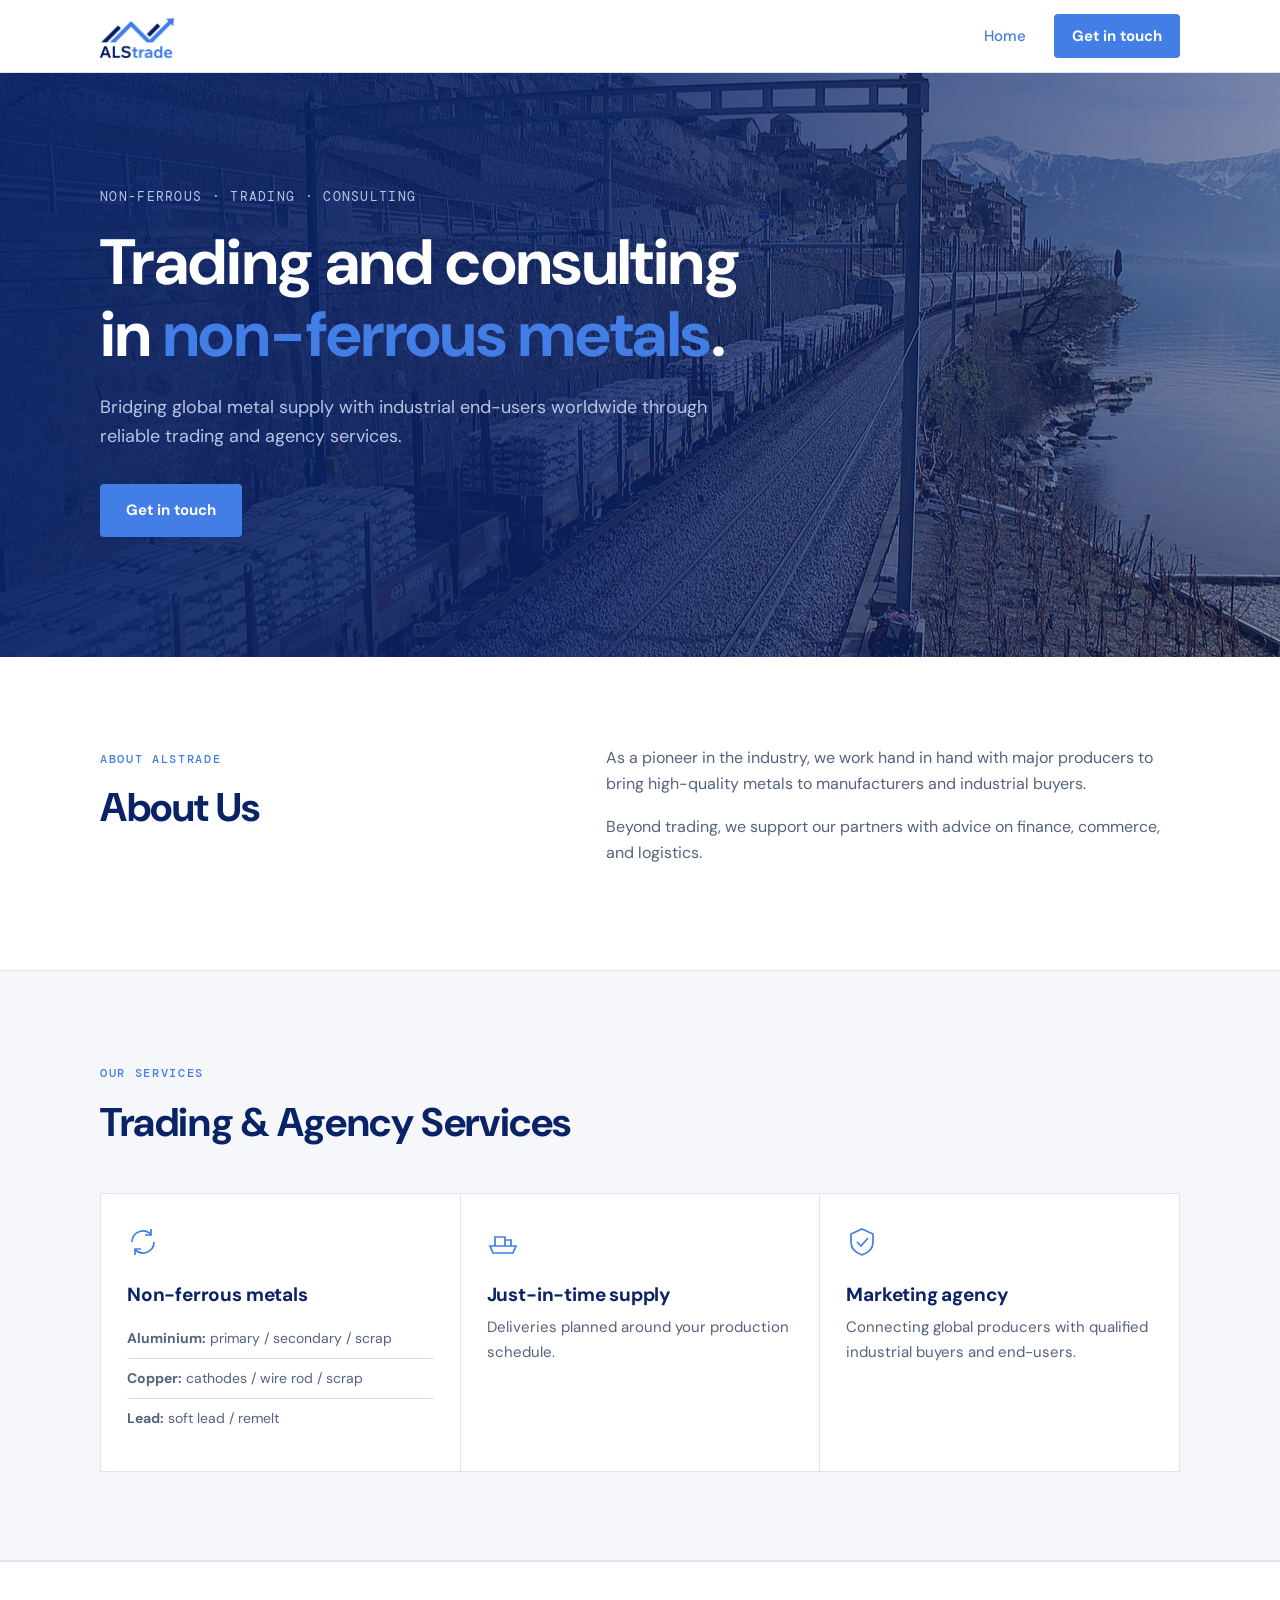
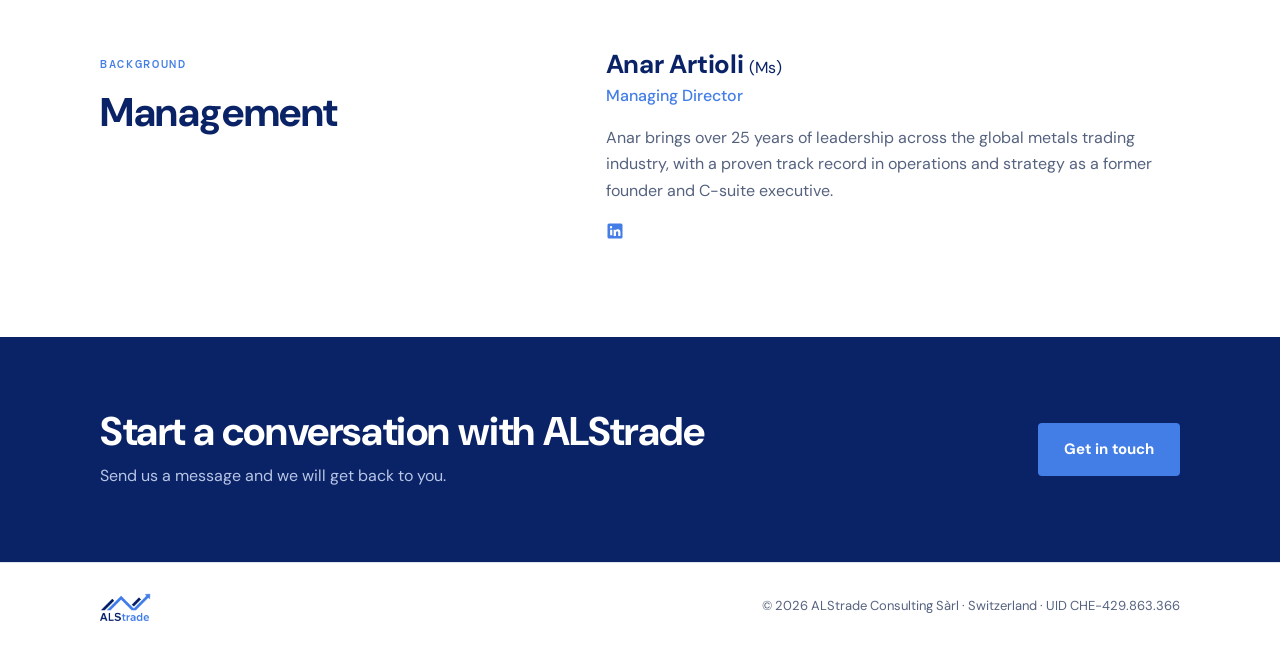
==== index.html @ 52d03a2d "Fix LinkedIn icon SVG to display properly" ====
<!doctype html>
<html lang="en">
<head>
<meta charset="utf-8">
<meta name="viewport" content="width=device-width, initial-scale=1, viewport-fit=cover">
<title>ASLtrade</title>
<meta name="description" content="ALStrade Consulting Sàrl – non-ferrous metals trading, Switzerland.">
<link rel="stylesheet" href="styles.css">
</head>
<body>
<header>
  <div class="wrap">
    <a class="logo" href="./" title="ALStrade Home"><img src="assets/logo.png" alt="ALStrade" width="78" height="44"></a>
    <nav aria-label="Main">
      <a href="./" id="nav-home" aria-current="page">Home</a>
      <a class="btn" href="contact/" id="nav-contact">Get in touch</a>
    </nav>
  </div>
</header>

<main>
  <section class="hero" title="Photo: NAC / Wikimedia Commons, CC BY-SA 4.0">
    <div class="wrap">
      <span class="tagline">NON-FERROUS · TRADING · CONSULTING</span>
      <h1>Trading and consulting in <em>non-ferrous metals</em>.</h1>
      <p>Bridging global metal supply with industrial end-users worldwide through reliable trading and agency services.</p>
      <a class="btn" href="contact/">Get in touch</a>
    </div>
  </section>

  <section class="intro">
    <div class="wrap">
      <div>
        <span class="eyebrow">About ALStrade</span>
        <h2>About Us</h2>
      </div>
      <div>
        <p>As a pioneer in the industry, we work hand in hand with major producers to bring high-quality metals to manufacturers and industrial buyers.</p>
        <p>Beyond trading, we support our partners with advice on finance, commerce, and logistics.</p>
      </div>
    </div>
  </section>

  <section class="pillars">
    <div class="wrap">
      <span class="eyebrow">Our services</span>
      <h2>Trading &amp; Agency Services</h2>
      <div class="pillar-grid">
        <div class="pillar">
          <svg viewBox="0 0 32 32" aria-hidden="true"><path d="M5 16a11 11 0 0 1 19-7.5M27 16a11 11 0 0 1-19 7.5"/><path d="M24 3v6h-6M8 29v-6h6"/></svg>
          <h3>Non-ferrous metals</h3>
          <ul>
            <li><strong>Aluminium:</strong> primary / secondary / scrap</li>
            <li><strong>Copper:</strong> cathodes / wire rod / scrap</li>
            <li><strong>Lead:</strong> soft lead / remelt</li>
          </ul>
        </div>
        <div class="pillar">
          <svg viewBox="0 0 32 32" aria-hidden="true"><path d="M3 20h26l-3 7H6z"/><path d="M8 20V11h10v9M18 14h6v6"/></svg>
          <h3>Just-in-time supply</h3>
          <p>Deliveries planned around your production schedule.</p>
        </div>
        <div class="pillar">
          <svg viewBox="0 0 32 32" aria-hidden="true"><path d="M16 3l11 5v8c0 7-5 11-11 13C10 27 5 23 5 16V8z"/><path d="M11 16l4 4 7-8"/></svg>
          <h3>Marketing agency</h3>
          <p>Connecting global producers with qualified industrial buyers and end-users.</p>
        </div>
      </div>
    </div>
  </section>

  <section class="team">
    <div class="wrap">
      <div>
        <span class="eyebrow">Background</span>
        <h2>Management</h2>
      </div>
      <div class="leader">
        <h3>Anar Artioli <small>(Ms)</small></h3>
        <p class="role">Managing Director</p>
        <p class="bio-text">Anar brings over 25 years of leadership across the global metals trading industry, with a proven track record in operations and strategy as a former founder and C-suite executive.</p>
        <a class="linkedin" href="https://www.linkedin.com/in/anar-artioli-277819a7/" target="_blank" rel="noopener" title="LinkedIn Profile"><svg viewBox="0 0 24 24" aria-hidden="true"><rect x="2" y="2" width="20" height="20" rx="2" ry="2"/><path d="M6.94 8.5A1.56 1.56 0 1 1 6.94 5.4a1.56 1.56 0 0 1 0 3.1ZM5.5 10.31h2.9v7.19H5.5zm4.69 0h2.78v.98h.04c.39-.73 1.33-1.5 2.74-1.5 2.93 0 3.47 1.93 3.47 4.44v4.27h-2.9v-3.99c0-1-.02-2.28-1.39-2.28-1.39 0-1.6 1.08-1.6 2.2v4.07H10.19z" fill="white"/></svg></a>
      </div>
    </div>
  </section>

  <section class="cta">
    <div class="wrap">
      <div>
        <h2>Start a conversation with ALStrade</h2>
        <p>Send us a message and we will get back to you.</p>
      </div>
      <a class="btn" href="contact/">Get in touch</a>
    </div>
  </section>
</main>

<footer>
  <div class="wrap">
    <img src="assets/logo.png" alt="ALStrade" width="53" height="30">
    <span>© 2026 ALStrade Consulting Sàrl · Switzerland · UID CHE-429.863.366</span>
  </div>
</footer>
</body>
</html>
---- styles.css ----
@import url('https://fonts.googleapis.com/css2?family=DM+Sans:opsz,wght@9..40,400;9..40,500;9..40,700&family=DM+Mono:wght@400;500&display=swap');

:root {
  color-scheme: light;
  --navy: #0a2266;
  --navy-2: #12307f;
  --blue: #437de6;
  --blue-soft: #eaf1fd;
  --white: #ffffff;
  --paper: #f5f7fb;
  --fg: #0e1a3a;
  --muted: #55627f;
  --line: #dde4f0;
  --on-navy: #ffffff;
  --on-navy-muted: #b7c5e6;
  --sans: "DM Sans", "Helvetica Neue", Arial, sans-serif;
  --mono: "DM Mono", ui-monospace, Menlo, monospace;
  --max: 1120px;
}

* { box-sizing: border-box; }
body { margin: 0; background: var(--white); color: var(--fg); font: 16px/1.65 var(--sans); }
a { color: inherit; }
a:focus-visible, button:focus-visible, input:focus-visible, textarea:focus-visible, select:focus-visible { outline: 2px solid var(--blue); outline-offset: 2px; }
h1, h2, h3 { line-height: 1.12; text-wrap: balance; margin: 0; font-weight: 700; letter-spacing: -0.01em; }
.wrap { max-width: var(--max); margin-inline: auto; padding-inline: 20px; }
.eyebrow { font: 500 12px/1 var(--mono); letter-spacing: .14em; text-transform: uppercase; color: var(--blue); }
section { padding-block: 88px; }
section h2 { font-size: clamp(28px, 4vw, 40px); color: var(--navy); margin-top: 14px; }
.lead { color: var(--muted); font-size: 18px; max-width: 40em; margin: 18px 0 0; }

header { position: sticky; top: env(safe-area-inset-top, 0px); z-index: 10; background: var(--white); border-bottom: 1px solid var(--line); }
header .wrap { display: flex; align-items: center; justify-content: space-between; gap: 16px; height: 72px; }
.logo img { height: 44px; width: auto; display: block; }
nav { display: flex; gap: 28px; align-items: center; }
nav a { text-decoration: none; font-size: 15px; font-weight: 500; color: var(--navy); }
nav a:hover, nav a[aria-current="page"] { color: var(--blue); }
nav .btn { color: var(--white); padding: 10px 18px; }
@media (max-width: 560px) { nav { gap: 16px; } nav .home-link { display: none; } }

.btn { display: inline-block; background: var(--blue); color: var(--white); text-decoration: none; font-weight: 700; padding: 14px 26px; border: 0; cursor: pointer; font-size: 15px; font-family: var(--sans); border-radius: 4px; }
.btn:hover { background: #5a8ff0; color: var(--white); }

.hero { position: relative; color: var(--on-navy); padding-block: 110px 120px; overflow: hidden; background: linear-gradient(100deg, rgba(10,34,102,.95) 0%, rgba(10,34,102,.85) 45%, rgba(10,34,102,.45) 100%), url("assets/st-saphorin.jpg") center / cover no-repeat, var(--navy); }
.hero h1 { font-size: clamp(38px, 6vw, 64px); max-width: 14em; margin-block: 18px 22px; }
.hero h1 em { font-style: normal; color: var(--blue); }
.hero p { color: var(--on-navy-muted); font-size: 18px; max-width: 36em; margin: 0 0 32px; }
.tagline { font: 400 13px var(--mono); color: var(--on-navy-muted); letter-spacing: .1em; }

.intro .wrap { display: grid; grid-template-columns: 1fr 1.3fr; gap: 64px; }
.intro p { color: var(--muted); margin: 0 0 16px; }
@media (max-width: 760px) { .intro .wrap { grid-template-columns: 1fr; gap: 24px; } }

.pillars { background: var(--paper); border-block: 1px solid var(--line); }
.pillar-grid { display: grid; grid-template-columns: repeat(3, 1fr); gap: 1px; background: var(--line); border: 1px solid var(--line); margin-top: 48px; }
.pillar { background: var(--white); padding: 32px 26px; }
.pillar svg { width: 32px; height: 32px; stroke: var(--blue); fill: none; stroke-width: 1.7; margin-bottom: 18px; }
.pillar h3 { font-size: 19px; color: var(--navy); margin-bottom: 10px; }
.pillar p { color: var(--muted); margin: 0; font-size: 15px; }
.pillar ul { margin: 14px 0 0 0; padding: 0; list-style: none; }
.pillar li { padding: 8px 0; border-bottom: 1px solid var(--line); font-size: 14px; color: var(--muted); }
.pillar li:last-child { border-bottom: none; }
@media (max-width: 960px) { .pillar-grid { grid-template-columns: 1fr 1fr; } }
@media (max-width: 520px) { .pillar-grid { grid-template-columns: 1fr; } }

.team { border-top: 1px solid var(--line); }
.team .wrap { display: grid; grid-template-columns: 1fr 1.3fr; gap: 64px; }
.leader h3 { font-size: 26px; color: var(--navy); }
.leader h3 small { font-size: 16px; font-weight: 400; text-transform: none; }
.leader .role { color: var(--blue); font-weight: 500; margin: 4px 0 16px; }
.leader .bio-text { color: var(--muted); margin: 0 0 18px; max-width: 36em; }
@media (max-width: 760px) { .team .wrap { grid-template-columns: 1fr; gap: 24px; } }
.person-links { display: flex; align-items: center; gap: 20px; flex-wrap: wrap; }
.linkedin { display: inline-flex; align-items: center; gap: 8px; color: var(--blue); font-weight: 500; text-decoration: none; }
.linkedin:hover { text-decoration: underline; }
.linkedin svg { width: 18px; height: 18px; fill: currentColor; }

.cta { background: var(--navy); color: var(--on-navy); padding-block: 72px; }
.cta .wrap { display: flex; justify-content: space-between; align-items: center; gap: 24px; flex-wrap: wrap; }
.cta h2 { color: var(--on-navy); margin: 0; }
.cta p { color: var(--on-navy-muted); margin: 10px 0 0; }

.page-head { background: var(--navy); color: var(--on-navy); padding-block: 72px; }
.page-head h1 { font-size: clamp(36px, 5vw, 54px); margin-top: 14px; }
.page-head p { color: var(--on-navy-muted); font-size: 18px; max-width: 36em; margin: 16px 0 0; }
.contact-body .wrap { max-width: 800px; display: grid; gap: 48px; }
.contact-person { border-left: 2px solid var(--navy); padding-left: 24px; }
.contact-person h2 { margin: 0; }
.contact-person .bio-text { color: var(--muted); margin: 0 0 14px; max-width: 40em; }
form { display: grid; grid-template-columns: 1fr 1fr; gap: 18px; }
label { display: grid; gap: 6px; font-size: 14px; font-weight: 500; color: var(--navy); }
label.full, .form-foot { grid-column: 1 / -1; }
input, textarea, select { font: 15px var(--sans); padding: 12px 14px; background: var(--white); color: var(--fg); border: 1px solid var(--line); border-radius: 0; width: 100%; }
input:focus, textarea:focus, select:focus { border-color: var(--blue); }
textarea { min-height: 160px; resize: vertical; }
.consent { grid-column: 1 / -1; display: flex; gap: 10px; align-items: flex-start; font-weight: 400; color: var(--muted); }
.consent input { width: auto; margin-top: 4px; }
.form-foot { display: flex; align-items: center; gap: 16px; flex-wrap: wrap; }
#form-note { font-size: 14px; color: var(--blue); margin: 0; }
@media (max-width: 560px) { form { grid-template-columns: 1fr; } }

.modal-overlay { position: fixed; inset: 0; background: rgba(10, 34, 102, 0.65); backdrop-filter: blur(4px); display: flex; align-items: center; justify-content: center; z-index: 1000; padding: 20px; opacity: 1; transition: opacity 0.2s ease; }
.modal-overlay[hidden] { display: none; }
.modal-card { background: var(--white); border: 1px solid var(--line); border-top: 4px solid var(--blue); padding: 40px 32px 32px; max-width: 440px; width: 100%; text-align: center; position: relative; box-shadow: 0 20px 40px rgba(14, 26, 58, 0.2); transform: translateY(0); transition: transform 0.2s ease; }
.modal-close { position: absolute; top: 12px; right: 16px; background: none; border: none; font-size: 26px; color: var(--muted); cursor: pointer; line-height: 1; }
.modal-close:hover { color: var(--navy); }
.modal-icon { width: 60px; height: 60px; margin: 0 auto 20px; border-radius: 50%; display: flex; align-items: center; justify-content: center; }
.modal-icon.success { background: var(--blue-soft); color: var(--blue); }
.modal-icon.error { background: #fde8e8; color: #e02424; }
.modal-icon svg { width: 32px; height: 32px; fill: none; stroke: currentColor; stroke-width: 2.5; stroke-linecap: round; stroke-linejoin: round; }
.modal-card h3 { font-size: 22px; color: var(--navy); margin-bottom: 10px; }
.modal-card p { color: var(--muted); font-size: 15px; margin: 0 0 24px; }
.modal-btn { width: 100%; }

footer { background: var(--white); color: var(--muted); border-top: 1px solid var(--line); padding-block: 28px; font-size: 13px; }
footer .wrap { display: flex; justify-content: space-between; align-items: center; gap: 16px; flex-wrap: wrap; }
footer img { height: 30px; width: auto; }
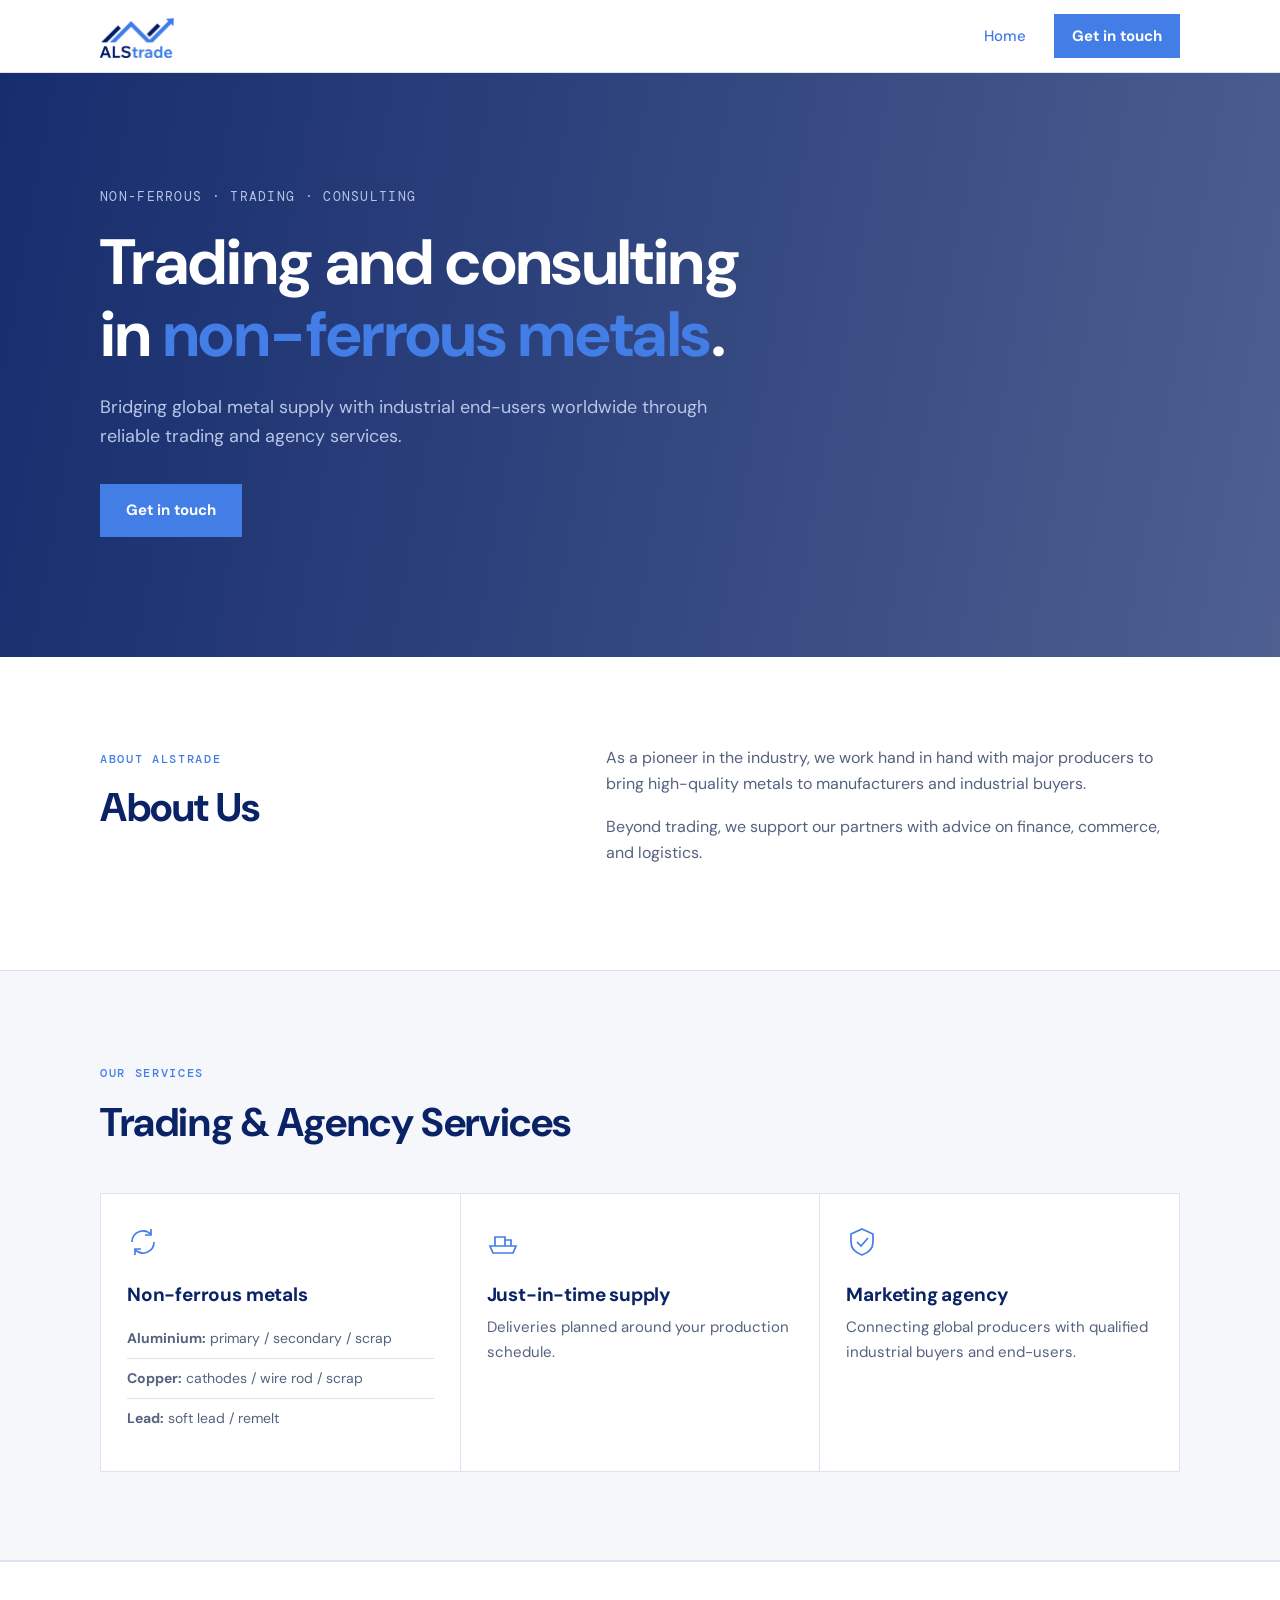
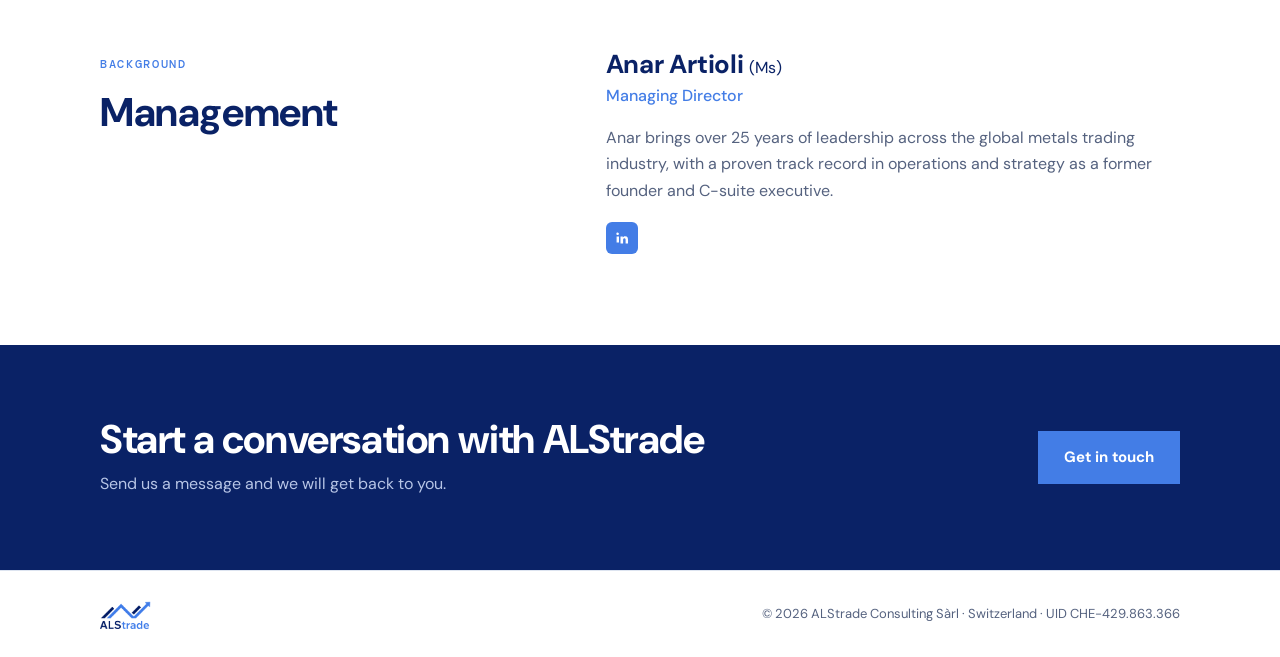
==== commit ef8f30a8: "Fix title from 'ASLtrade' to 'ALStrade'" ====
--- a/index.html
+++ b/index.html
@@ -3,7 +3,7 @@
 <head>
 <meta charset="utf-8">
 <meta name="viewport" content="width=device-width, initial-scale=1, viewport-fit=cover">
-<title>ASLtrade</title>
+<title>ALStrade</title>
 <meta name="description" content="ALStrade Consulting Sàrl – non-ferrous metals trading, Switzerland.">
 <link rel="stylesheet" href="styles.css">
 </head>
@@ -102,4 +102,4 @@
   </div>
 </footer>
 </body>
-</html>+</html>
--- a/styles.css
+++ b/styles.css
@@ -38,10 +38,10 @@
 nav .btn { color: var(--white); padding: 10px 18px; }
 @media (max-width: 560px) { nav { gap: 16px; } nav .home-link { display: none; } }
 
-.btn { display: inline-block; background: var(--blue); color: var(--white); text-decoration: none; font-weight: 700; padding: 14px 26px; border: 0; cursor: pointer; font-size: 15px; font-family: var(--sans); border-radius: 4px; }
+.btn { display: inline-block; background: var(--blue); color: var(--white); text-decoration: none; font-weight: 700; padding: 14px 26px; border: 0; cursor: pointer; font-size: 15px; font-family: var(--sans); }
 .btn:hover { background: #5a8ff0; color: var(--white); }
 
-.hero { position: relative; color: var(--on-navy); padding-block: 110px 120px; overflow: hidden; background: linear-gradient(100deg, rgba(10,34,102,.95) 0%, rgba(10,34,102,.85) 45%, rgba(10,34,102,.45) 100%), url("assets/st-saphorin.jpg") center / cover no-repeat, var(--navy); }
+.hero { position: relative; color: var(--on-navy); padding-block: 110px 120px; overflow: hidden; background: linear-gradient(100deg, rgba(10,34,102,.95) 0%, rgba(10,34,102,.85) 45%, rgba(10,34,102,.72) 100%); }
 .hero h1 { font-size: clamp(38px, 6vw, 64px); max-width: 14em; margin-block: 18px 22px; }
 .hero h1 em { font-style: normal; color: var(--blue); }
 .hero p { color: var(--on-navy-muted); font-size: 18px; max-width: 36em; margin: 0 0 32px; }
@@ -71,9 +71,11 @@
 .leader .bio-text { color: var(--muted); margin: 0 0 18px; max-width: 36em; }
 @media (max-width: 760px) { .team .wrap { grid-template-columns: 1fr; gap: 24px; } }
 .person-links { display: flex; align-items: center; gap: 20px; flex-wrap: wrap; }
-.linkedin { display: inline-flex; align-items: center; gap: 8px; color: var(--blue); font-weight: 500; text-decoration: none; }
-.linkedin:hover { text-decoration: underline; }
-.linkedin svg { width: 18px; height: 18px; fill: currentColor; }
+.linkedin { display: inline-flex; align-items: center; justify-content: center; width: 32px; height: 32px; border-radius: 6px; background: var(--blue); color: var(--white); text-decoration: none; transition: transform .15s ease; }
+.linkedin:hover { text-decoration: none; transform: translateY(-1px); }
+.linkedin svg { width: 20px; height: 20px; display: block; }
+.linkedin svg rect { fill: var(--blue); }
+.linkedin svg path { fill: var(--white); }
 
 .cta { background: var(--navy); color: var(--on-navy); padding-block: 72px; }
 .cta .wrap { display: flex; justify-content: space-between; align-items: center; gap: 24px; flex-wrap: wrap; }
@@ -99,9 +101,9 @@
 #form-note { font-size: 14px; color: var(--blue); margin: 0; }
 @media (max-width: 560px) { form { grid-template-columns: 1fr; } }
 
-.modal-overlay { position: fixed; inset: 0; background: rgba(10, 34, 102, 0.65); backdrop-filter: blur(4px); display: flex; align-items: center; justify-content: center; z-index: 1000; padding: 20px; opacity: 1; transition: opacity 0.2s ease; }
+.modal-overlay { position: fixed; inset: 0; background: rgba(10, 34, 102, 0.65); backdrop-filter: blur(4px); display: flex; align-items: center; justify-content: center; z-index: 1000; padding: 20px; }
 .modal-overlay[hidden] { display: none; }
-.modal-card { background: var(--white); border: 1px solid var(--line); border-top: 4px solid var(--blue); padding: 40px 32px 32px; max-width: 440px; width: 100%; text-align: center; position: relative; box-shadow: 0 20px 40px rgba(14, 26, 58, 0.2); transform: translateY(0); transition: transform 0.2s ease; }
+.modal-card { background: var(--white); border: 1px solid var(--line); border-top: 4px solid var(--blue); padding: 40px 32px 32px; max-width: 440px; width: 100%; text-align: center; position: relative; }
 .modal-close { position: absolute; top: 12px; right: 16px; background: none; border: none; font-size: 26px; color: var(--muted); cursor: pointer; line-height: 1; }
 .modal-close:hover { color: var(--navy); }
 .modal-icon { width: 60px; height: 60px; margin: 0 auto 20px; border-radius: 50%; display: flex; align-items: center; justify-content: center; }
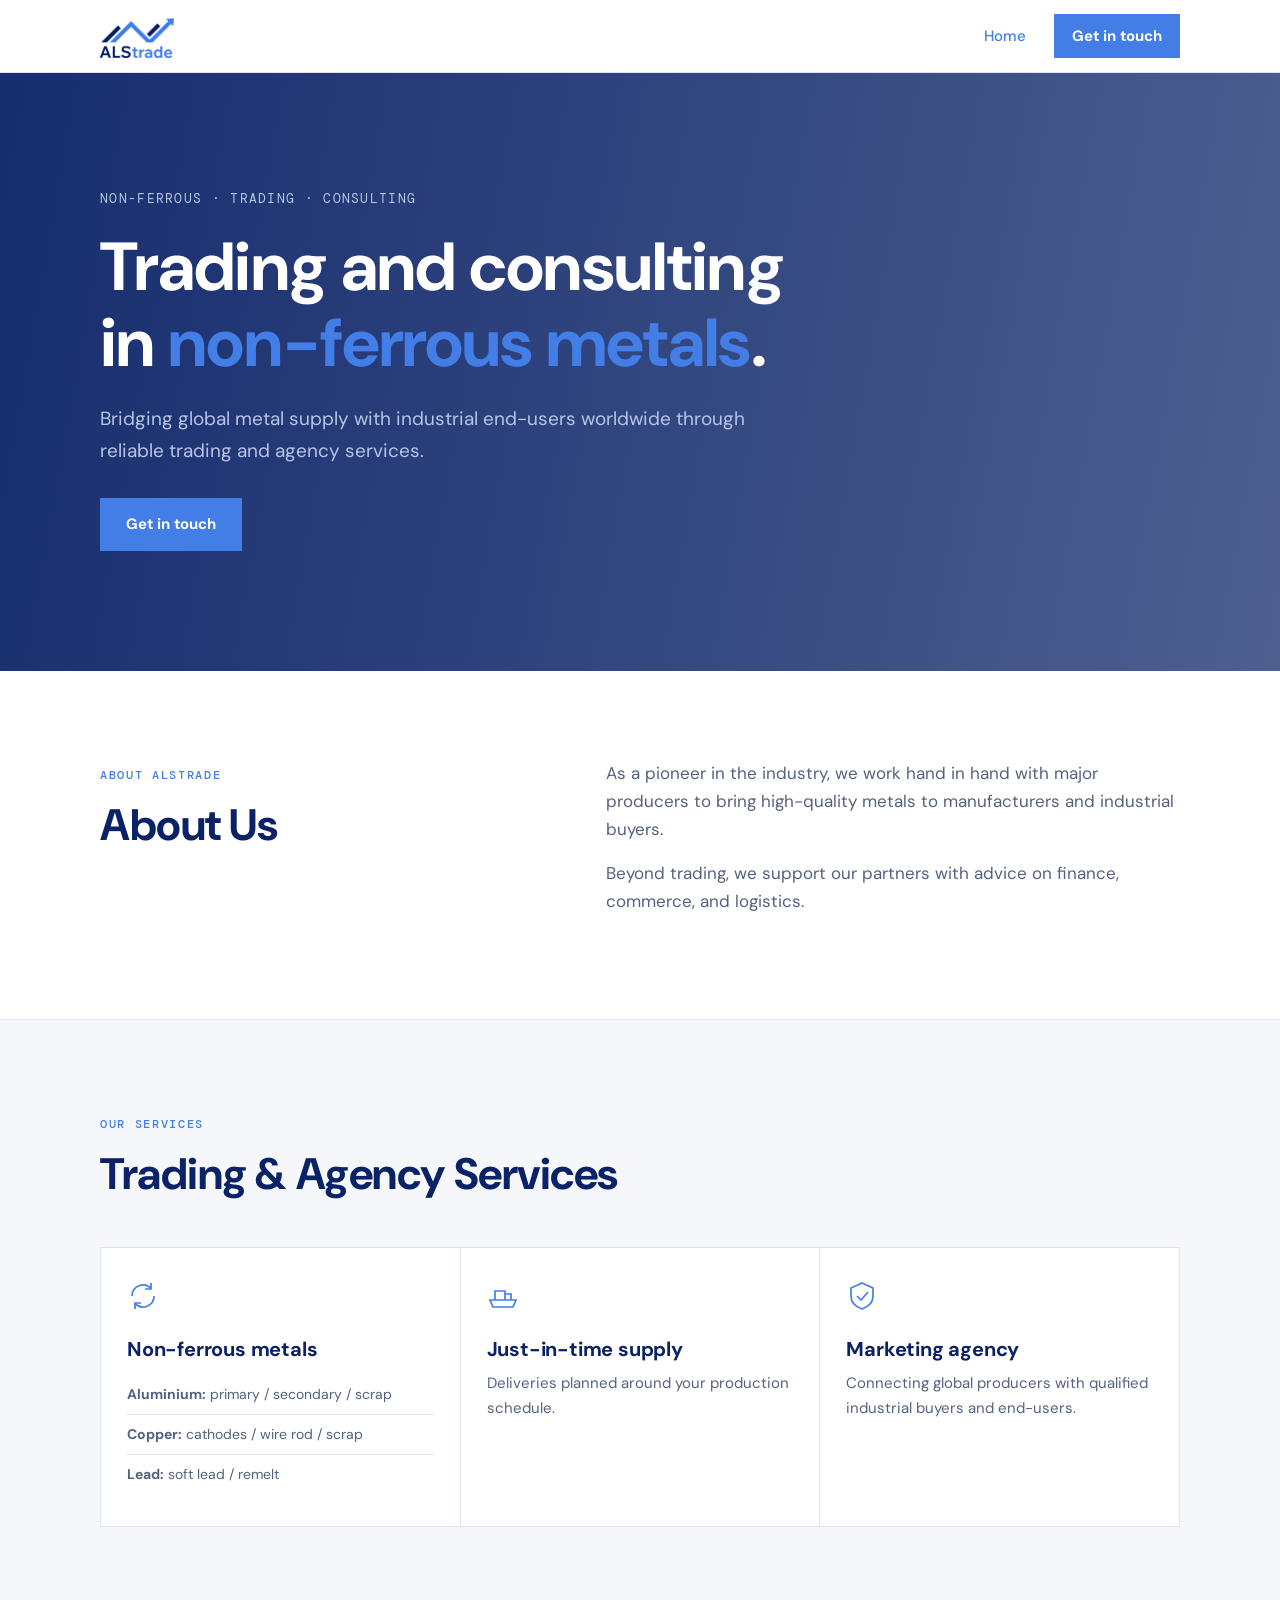
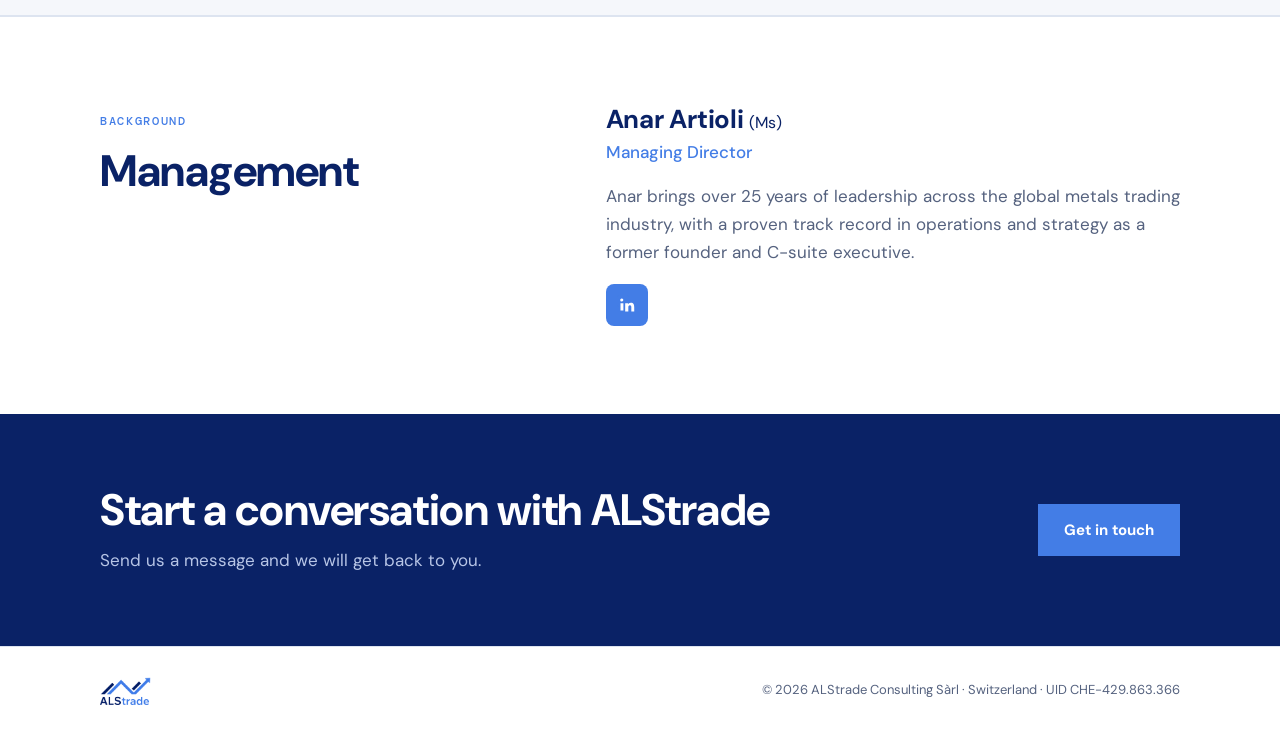
==== commit c7e87fd4: "Fix duplicate LinkedIn link in index.html" ====
--- a/index.html
+++ b/index.html
@@ -79,7 +79,7 @@
         <h3>Anar Artioli <small>(Ms)</small></h3>
         <p class="role">Managing Director</p>
         <p class="bio-text">Anar brings over 25 years of leadership across the global metals trading industry, with a proven track record in operations and strategy as a former founder and C-suite executive.</p>
-        <a class="linkedin" href="https://www.linkedin.com/in/anar-artioli-277819a7/" target="_blank" rel="noopener" title="LinkedIn Profile"><svg viewBox="0 0 24 24" aria-hidden="true"><rect x="2" y="2" width="20" height="20" rx="2" ry="2"/><path d="M6.94 8.5A1.56 1.56 0 1 1 6.94 5.4a1.56 1.56 0 0 1 0 3.1ZM5.5 10.31h2.9v7.19H5.5zm4.69 0h2.78v.98h.04c.39-.73 1.33-1.5 2.74-1.5 2.93 0 3.47 1.93 3.47 4.44v4.27h-2.9v-3.99c0-1-.02-2.28-1.39-2.28-1.39 0-1.6 1.08-1.6 2.2v4.07H10.19z" fill="white"/></svg></a>
+        <a class="linkedin" href="https://www.linkedin.com/in/anar-artioli-277819a7/" target="_blank" rel="noopener" title="LinkedIn Profile"><svg viewBox="0 0 24 24" aria-hidden="true"><rect x="2" y="2" width="12" height="12" rx="2" ry="2"/><path d="M6.94 8.5A1.56 1.56 0 1 1 6.94 5.4a1.56 1.56 0 0 1 0 3.1ZM5.5 10.31h2.9v7.19H5.5zm4.69 0h2.78v.98h.04c.39-.73 1.33-1.5 2.74-1.5 2.93 0 3.47 1.93 3.47 4.44v4.27h-2.9v-3.99c0-1-.02-2.28-1.39-2.28-1.39 0-1.6 1.08-1.6 2.2v4.07H10.19z" fill="white"/></svg></a>
       </div>
     </div>
   </section>
--- a/styles.css
+++ b/styles.css
@@ -19,14 +19,14 @@
 }
 
 * { box-sizing: border-box; }
-body { margin: 0; background: var(--white); color: var(--fg); font: 16px/1.65 var(--sans); }
+body { margin: 0; background: var(--white); color: var(--fg); font: 17px/1.65 var(--sans); }
 a { color: inherit; }
 a:focus-visible, button:focus-visible, input:focus-visible, textarea:focus-visible, select:focus-visible { outline: 2px solid var(--blue); outline-offset: 2px; }
 h1, h2, h3 { line-height: 1.12; text-wrap: balance; margin: 0; font-weight: 700; letter-spacing: -0.01em; }
 .wrap { max-width: var(--max); margin-inline: auto; padding-inline: 20px; }
 .eyebrow { font: 500 12px/1 var(--mono); letter-spacing: .14em; text-transform: uppercase; color: var(--blue); }
 section { padding-block: 88px; }
-section h2 { font-size: clamp(28px, 4vw, 40px); color: var(--navy); margin-top: 14px; }
+section h2 { font-size: clamp(32px, 4vw, 44px); color: var(--navy); margin-top: 14px; }
 .lead { color: var(--muted); font-size: 18px; max-width: 40em; margin: 18px 0 0; }
 
 header { position: sticky; top: env(safe-area-inset-top, 0px); z-index: 10; background: var(--white); border-bottom: 1px solid var(--line); }
@@ -41,10 +41,10 @@
 .btn { display: inline-block; background: var(--blue); color: var(--white); text-decoration: none; font-weight: 700; padding: 14px 26px; border: 0; cursor: pointer; font-size: 15px; font-family: var(--sans); }
 .btn:hover { background: #5a8ff0; color: var(--white); }
 
-.hero { position: relative; color: var(--on-navy); padding-block: 110px 120px; overflow: hidden; background: linear-gradient(100deg, rgba(10,34,102,.95) 0%, rgba(10,34,102,.85) 45%, rgba(10,34,102,.72) 100%); }
-.hero h1 { font-size: clamp(38px, 6vw, 64px); max-width: 14em; margin-block: 18px 22px; }
+.hero { position: relative; color: var(--on-navy); padding-block: 110px 120px; overflow: hidden; background: linear-gradient(100deg, rgba(10,34,102,.95) 0%, rgba(10,34,102,.85) 45%, rgba(10,34,102,.72) 100%), url('assets/hero.jpg') center/cover no-repeat; }
+.hero h1 { font-size: clamp(42px, 6vw, 68px); max-width: 14em; margin-block: 18px 22px; }
 .hero h1 em { font-style: normal; color: var(--blue); }
-.hero p { color: var(--on-navy-muted); font-size: 18px; max-width: 36em; margin: 0 0 32px; }
+.hero p { color: var(--on-navy-muted); font-size: 19px; max-width: 36em; margin: 0 0 32px; }
 .tagline { font: 400 13px var(--mono); color: var(--on-navy-muted); letter-spacing: .1em; }
 
 .intro .wrap { display: grid; grid-template-columns: 1fr 1.3fr; gap: 64px; }
@@ -55,7 +55,7 @@
 .pillar-grid { display: grid; grid-template-columns: repeat(3, 1fr); gap: 1px; background: var(--line); border: 1px solid var(--line); margin-top: 48px; }
 .pillar { background: var(--white); padding: 32px 26px; }
 .pillar svg { width: 32px; height: 32px; stroke: var(--blue); fill: none; stroke-width: 1.7; margin-bottom: 18px; }
-.pillar h3 { font-size: 19px; color: var(--navy); margin-bottom: 10px; }
+.pillar h3 { font-size: 20px; color: var(--navy); margin-bottom: 10px; }
 .pillar p { color: var(--muted); margin: 0; font-size: 15px; }
 .pillar ul { margin: 14px 0 0 0; padding: 0; list-style: none; }
 .pillar li { padding: 8px 0; border-bottom: 1px solid var(--line); font-size: 14px; color: var(--muted); }
@@ -71,9 +71,9 @@
 .leader .bio-text { color: var(--muted); margin: 0 0 18px; max-width: 36em; }
 @media (max-width: 760px) { .team .wrap { grid-template-columns: 1fr; gap: 24px; } }
 .person-links { display: flex; align-items: center; gap: 20px; flex-wrap: wrap; }
-.linkedin { display: inline-flex; align-items: center; justify-content: center; width: 32px; height: 32px; border-radius: 6px; background: var(--blue); color: var(--white); text-decoration: none; transition: transform .15s ease; }
+.linkedin { display: inline-flex; align-items: center; justify-content: center; width: 42px; height: 42px; border-radius: 8px; background: var(--blue); color: var(--white); text-decoration: none; transition: transform .2s ease; }
 .linkedin:hover { text-decoration: none; transform: translateY(-1px); }
-.linkedin svg { width: 20px; height: 20px; display: block; }
+.linkedin svg { width: 24px; height: 24px; display: block; }
 .linkedin svg rect { fill: var(--blue); }
 .linkedin svg path { fill: var(--white); }
 
@@ -103,7 +103,7 @@
 
 .modal-overlay { position: fixed; inset: 0; background: rgba(10, 34, 102, 0.65); backdrop-filter: blur(4px); display: flex; align-items: center; justify-content: center; z-index: 1000; padding: 20px; }
 .modal-overlay[hidden] { display: none; }
-.modal-card { background: var(--white); border: 1px solid var(--line); border-top: 4px solid var(--blue); padding: 40px 32px 32px; max-width: 440px; width: 100%; text-align: center; position: relative; }
+.modal-card { background: var(--white); border: 1px solid var(--line); border-top: 4px solid var(--blue); padding: 40px 32px 32px; max-width: 440px; width: 100%; text-align: center; position: relative; box-shadow: 0 20px 60px rgba(10, 34, 102, 0.14); }
 .modal-close { position: absolute; top: 12px; right: 16px; background: none; border: none; font-size: 26px; color: var(--muted); cursor: pointer; line-height: 1; }
 .modal-close:hover { color: var(--navy); }
 .modal-icon { width: 60px; height: 60px; margin: 0 auto 20px; border-radius: 50%; display: flex; align-items: center; justify-content: center; }
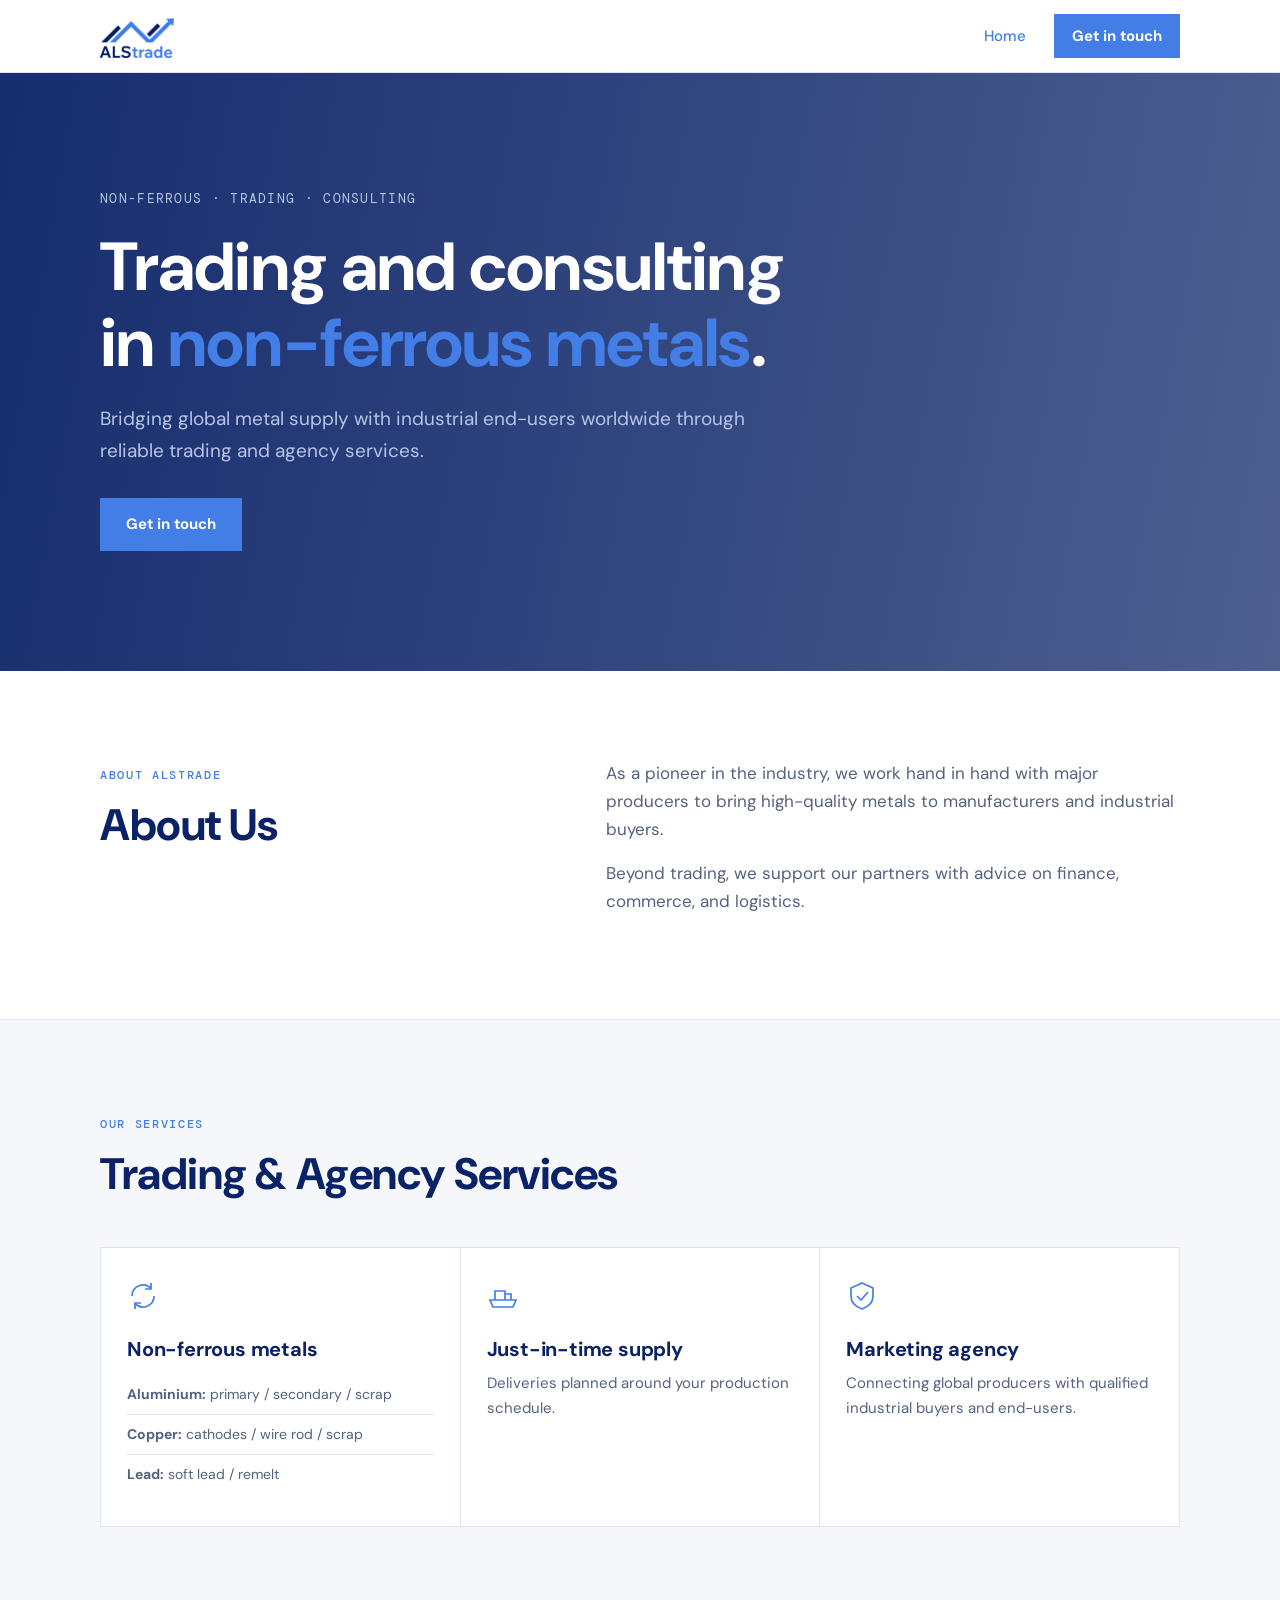
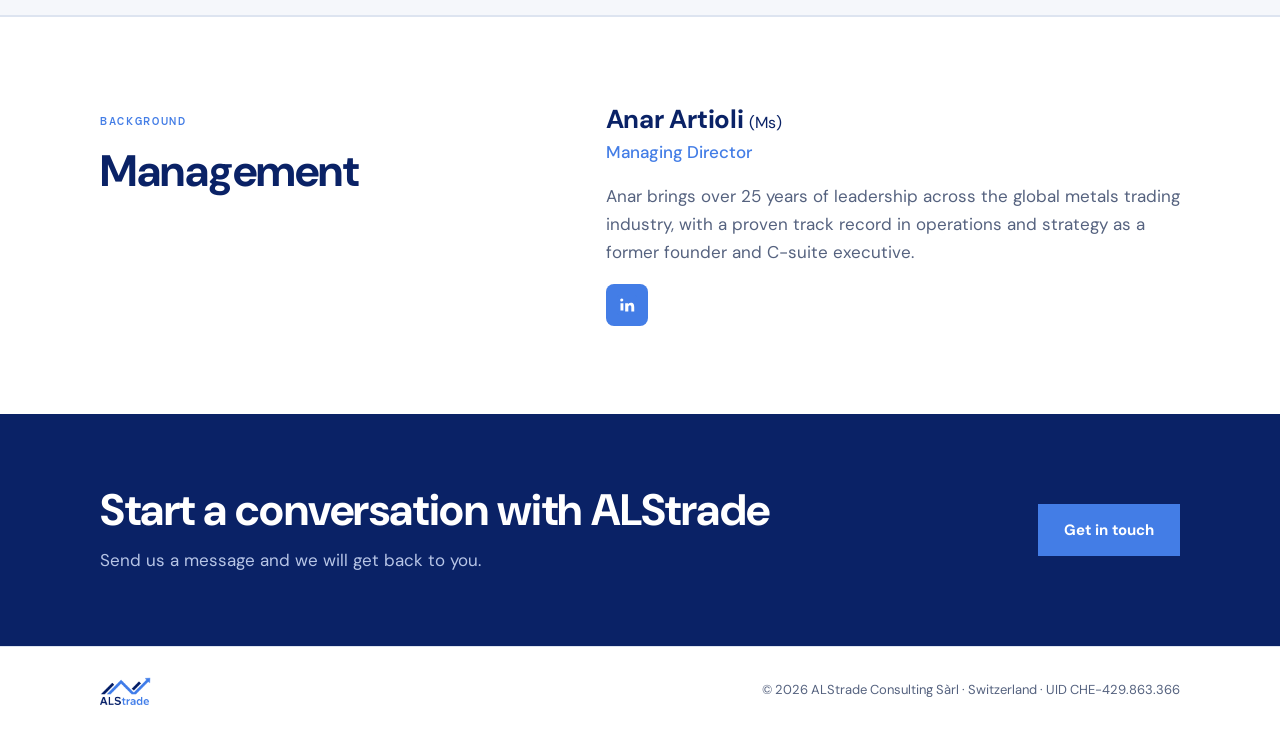
==== commit e184beb1: "Update LinkedIn icon size in index.html" ====
--- a/index.html
+++ b/index.html
@@ -79,7 +79,7 @@
         <h3>Anar Artioli <small>(Ms)</small></h3>
         <p class="role">Managing Director</p>
         <p class="bio-text">Anar brings over 25 years of leadership across the global metals trading industry, with a proven track record in operations and strategy as a former founder and C-suite executive.</p>
-        <a class="linkedin" href="https://www.linkedin.com/in/anar-artioli-277819a7/" target="_blank" rel="noopener" title="LinkedIn Profile"><svg viewBox="0 0 24 24" aria-hidden="true"><rect x="2" y="2" width="12" height="12" rx="2" ry="2"/><path d="M6.94 8.5A1.56 1.56 0 1 1 6.94 5.4a1.56 1.56 0 0 1 0 3.1ZM5.5 10.31h2.9v7.19H5.5zm4.69 0h2.78v.98h.04c.39-.73 1.33-1.5 2.74-1.5 2.93 0 3.47 1.93 3.47 4.44v4.27h-2.9v-3.99c0-1-.02-2.28-1.39-2.28-1.39 0-1.6 1.08-1.6 2.2v4.07H10.19z" fill="white"/></svg></a>
+        <a class="linkedin" href="https://www.linkedin.com/in/anar-artioli-277819a7/" target="_blank" rel="noopener" title="LinkedIn Profile"><svg viewBox="0 0 24 24" aria-hidden="true"><rect x="2" y="2" width="20" height="20" rx="2" ry="2"/><path d="M6.94 8.5A1.56 1.56 0 1 1 6.94 5.4a1.56 1.56 0 0 1 0 3.1ZM5.5 10.31h2.9v7.19H5.5zm4.69 0h2.78v.98h.04c.39-.73 1.33-1.5 2.74-1.5 2.93 0 3.47 1.93 3.47 4.44v4.27h-2.9v-3.99c0-1-.02-2.28-1.39-2.28-1.39 0-1.6 1.08-1.6 2.2v4.07H10.19z" fill="white"/></svg></a>
       </div>
     </div>
   </section>
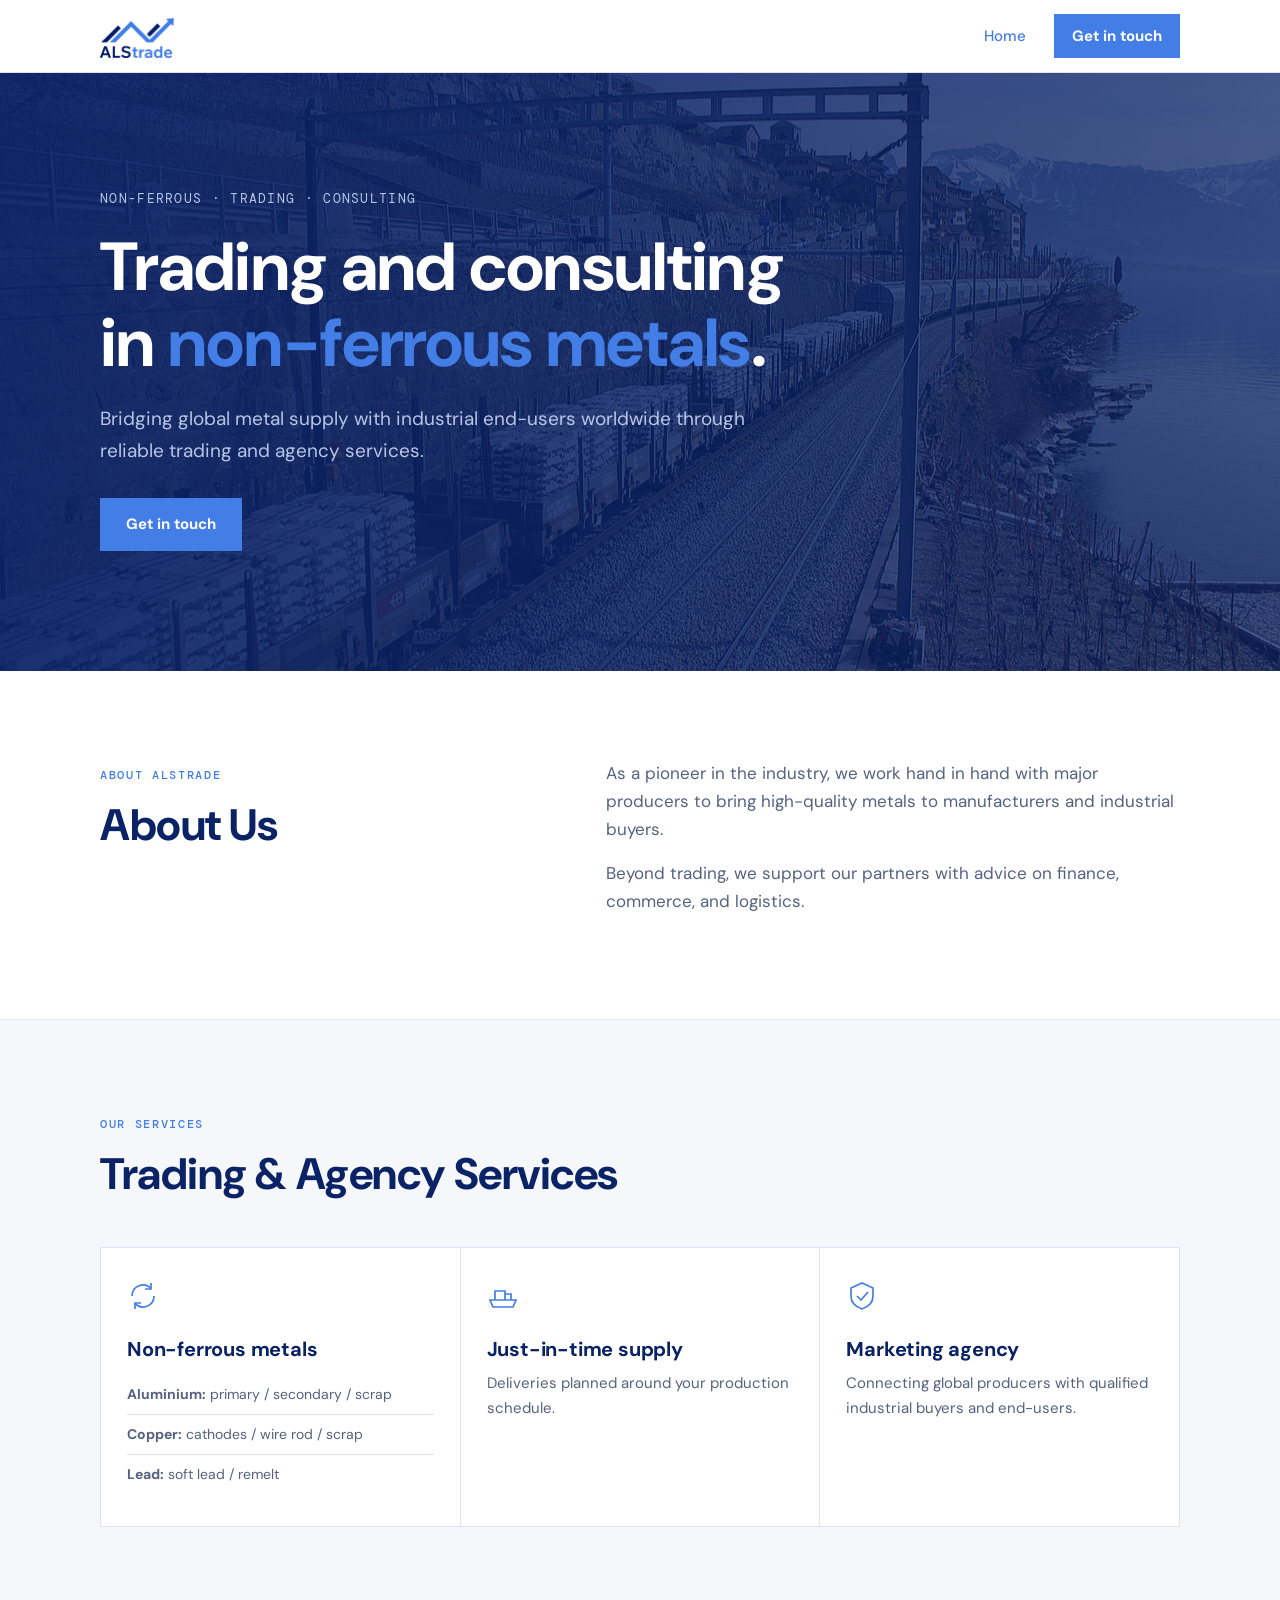
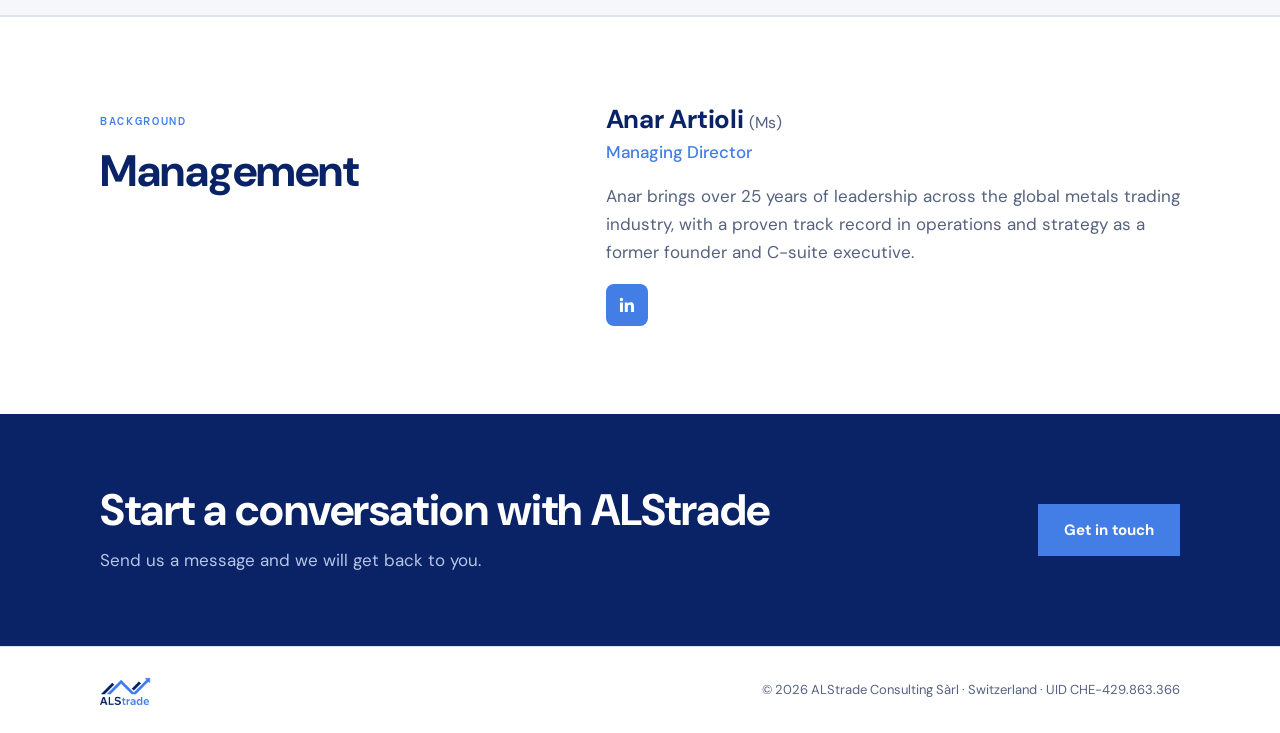
==== commit 91823371: "Fix LinkedIn icon, missing banner image and contact page styling - Same LinkedIn button on both page" ====
--- a/index.html
+++ b/index.html
@@ -79,7 +79,7 @@
         <h3>Anar Artioli <small>(Ms)</small></h3>
         <p class="role">Managing Director</p>
         <p class="bio-text">Anar brings over 25 years of leadership across the global metals trading industry, with a proven track record in operations and strategy as a former founder and C-suite executive.</p>
-        <a class="linkedin" href="https://www.linkedin.com/in/anar-artioli-277819a7/" target="_blank" rel="noopener" title="LinkedIn Profile"><svg viewBox="0 0 24 24" aria-hidden="true"><rect x="2" y="2" width="20" height="20" rx="2" ry="2"/><path d="M6.94 8.5A1.56 1.56 0 1 1 6.94 5.4a1.56 1.56 0 0 1 0 3.1ZM5.5 10.31h2.9v7.19H5.5zm4.69 0h2.78v.98h.04c.39-.73 1.33-1.5 2.74-1.5 2.93 0 3.47 1.93 3.47 4.44v4.27h-2.9v-3.99c0-1-.02-2.28-1.39-2.28-1.39 0-1.6 1.08-1.6 2.2v4.07H10.19z" fill="white"/></svg></a>
+        <a class="linkedin" href="https://www.linkedin.com/in/anar-artioli-277819a7/" target="_blank" rel="noopener" aria-label="Anar Artioli on LinkedIn" title="LinkedIn profile"><svg viewBox="0 0 24 24" aria-hidden="true"><path d="M20.45 20.45h-3.55v-5.57c0-1.33-.03-3.04-1.85-3.04-1.85 0-2.14 1.45-2.14 2.94v5.67H9.35V9h3.41v1.56h.05c.48-.9 1.64-1.85 3.37-1.85 3.6 0 4.27 2.37 4.27 5.45v6.29zM5.34 7.43a2.06 2.06 0 1 1 0-4.13 2.06 2.06 0 0 1 0 4.13zM7.12 20.45H3.56V9h3.56v11.45z"/></svg></a>
       </div>
     </div>
   </section>
--- a/styles.css
+++ b/styles.css
@@ -35,13 +35,13 @@
 nav { display: flex; gap: 28px; align-items: center; }
 nav a { text-decoration: none; font-size: 15px; font-weight: 500; color: var(--navy); }
 nav a:hover, nav a[aria-current="page"] { color: var(--blue); }
-nav .btn { color: var(--white); padding: 10px 18px; }
+nav .btn, nav .btn[aria-current="page"] { color: var(--white); padding: 10px 18px; }
 @media (max-width: 560px) { nav { gap: 16px; } nav .home-link { display: none; } }
 
 .btn { display: inline-block; background: var(--blue); color: var(--white); text-decoration: none; font-weight: 700; padding: 14px 26px; border: 0; cursor: pointer; font-size: 15px; font-family: var(--sans); }
 .btn:hover { background: #5a8ff0; color: var(--white); }
 
-.hero { position: relative; color: var(--on-navy); padding-block: 110px 120px; overflow: hidden; background: linear-gradient(100deg, rgba(10,34,102,.95) 0%, rgba(10,34,102,.85) 45%, rgba(10,34,102,.72) 100%), url('assets/hero.jpg') center/cover no-repeat; }
+.hero { position: relative; color: var(--on-navy); padding-block: 110px 120px; overflow: hidden; background: linear-gradient(100deg, rgba(10,34,102,.95) 0%, rgba(10,34,102,.85) 45%, rgba(10,34,102,.72) 100%), url('assets/st-saphorin.jpg') center/cover no-repeat; }
 .hero h1 { font-size: clamp(42px, 6vw, 68px); max-width: 14em; margin-block: 18px 22px; }
 .hero h1 em { font-style: normal; color: var(--blue); }
 .hero p { color: var(--on-navy-muted); font-size: 19px; max-width: 36em; margin: 0 0 32px; }
@@ -66,16 +66,14 @@
 .team { border-top: 1px solid var(--line); }
 .team .wrap { display: grid; grid-template-columns: 1fr 1.3fr; gap: 64px; }
 .leader h3 { font-size: 26px; color: var(--navy); }
-.leader h3 small { font-size: 16px; font-weight: 400; text-transform: none; }
-.leader .role { color: var(--blue); font-weight: 500; margin: 4px 0 16px; }
+.leader h3 small, .contact-person h2 small { font-size: 16px; font-weight: 400; color: var(--muted); }
+.leader .role, .contact-person .role { color: var(--blue); font-weight: 500; margin: 4px 0 16px; }
 .leader .bio-text { color: var(--muted); margin: 0 0 18px; max-width: 36em; }
 @media (max-width: 760px) { .team .wrap { grid-template-columns: 1fr; gap: 24px; } }
 .person-links { display: flex; align-items: center; gap: 20px; flex-wrap: wrap; }
-.linkedin { display: inline-flex; align-items: center; justify-content: center; width: 42px; height: 42px; border-radius: 8px; background: var(--blue); color: var(--white); text-decoration: none; transition: transform .2s ease; }
-.linkedin:hover { text-decoration: none; transform: translateY(-1px); }
-.linkedin svg { width: 24px; height: 24px; display: block; }
-.linkedin svg rect { fill: var(--blue); }
-.linkedin svg path { fill: var(--white); }
+.linkedin { display: inline-flex; align-items: center; justify-content: center; width: 42px; height: 42px; border-radius: 8px; background: var(--blue); color: var(--white); text-decoration: none; transition: background .2s ease, transform .2s ease; }
+.linkedin:hover { background: var(--navy); transform: translateY(-1px); }
+.linkedin svg { width: 20px; height: 20px; display: block; fill: currentColor; }
 
 .cta { background: var(--navy); color: var(--on-navy); padding-block: 72px; }
 .cta .wrap { display: flex; justify-content: space-between; align-items: center; gap: 24px; flex-wrap: wrap; }
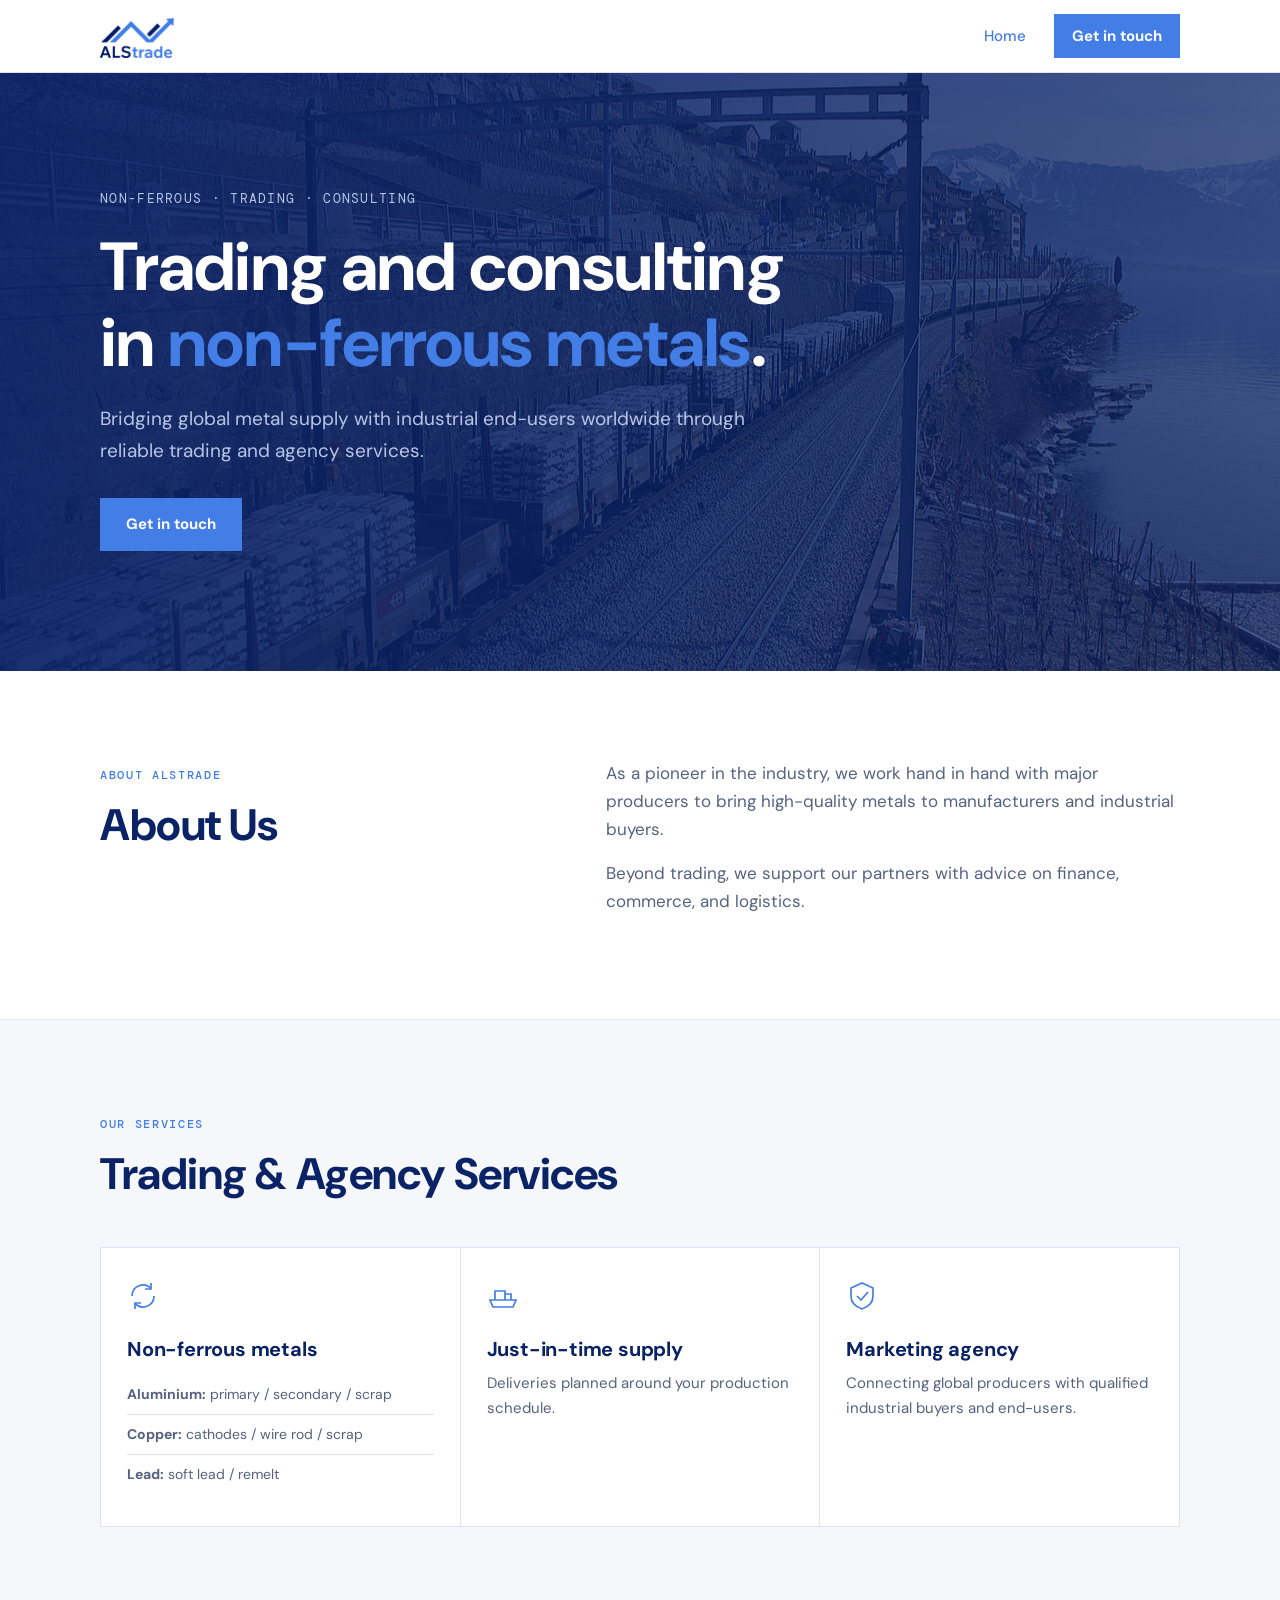
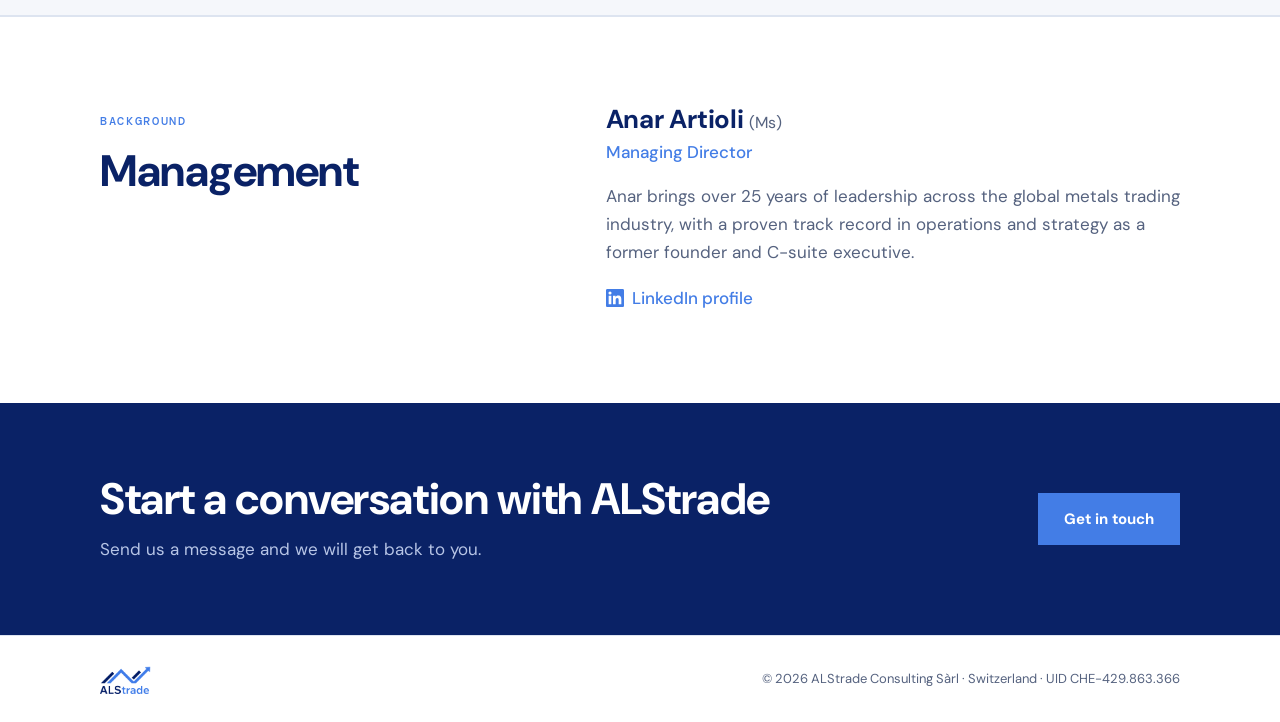
==== commit 276dbe47: "Restore 'LinkedIn profile' text link with small logo on both pages Co-Authored-By: Claude Opus 5.5 <" ====
--- a/index.html
+++ b/index.html
@@ -79,7 +79,7 @@
         <h3>Anar Artioli <small>(Ms)</small></h3>
         <p class="role">Managing Director</p>
         <p class="bio-text">Anar brings over 25 years of leadership across the global metals trading industry, with a proven track record in operations and strategy as a former founder and C-suite executive.</p>
-        <a class="linkedin" href="https://www.linkedin.com/in/anar-artioli-277819a7/" target="_blank" rel="noopener" aria-label="Anar Artioli on LinkedIn" title="LinkedIn profile"><svg viewBox="0 0 24 24" aria-hidden="true"><path d="M20.45 20.45h-3.55v-5.57c0-1.33-.03-3.04-1.85-3.04-1.85 0-2.14 1.45-2.14 2.94v5.67H9.35V9h3.41v1.56h.05c.48-.9 1.64-1.85 3.37-1.85 3.6 0 4.27 2.37 4.27 5.45v6.29zM5.34 7.43a2.06 2.06 0 1 1 0-4.13 2.06 2.06 0 0 1 0 4.13zM7.12 20.45H3.56V9h3.56v11.45z"/></svg></a>
+        <a class="linkedin" href="https://www.linkedin.com/in/anar-artioli-277819a7/" target="_blank" rel="noopener"><svg viewBox="0 0 24 24" aria-hidden="true"><path d="M20.45 20.45h-3.56v-5.57c0-1.33-.02-3.04-1.85-3.04-1.85 0-2.14 1.45-2.14 2.94v5.67H9.35V9h3.41v1.56h.05c.48-.9 1.64-1.85 3.37-1.85 3.6 0 4.27 2.37 4.27 5.46zM5.34 7.43a2.06 2.06 0 1 1 0-4.13 2.06 2.06 0 0 1 0 4.13zM7.12 20.45H3.56V9h3.56zM22.22 0H1.77C.79 0 0 .77 0 1.73v20.54C0 23.23.79 24 1.77 24h20.45c.98 0 1.78-.77 1.78-1.73V1.73C24 .77 23.2 0 22.22 0z"/></svg>LinkedIn profile</a>
       </div>
     </div>
   </section>
--- a/styles.css
+++ b/styles.css
@@ -71,9 +71,9 @@
 .leader .bio-text { color: var(--muted); margin: 0 0 18px; max-width: 36em; }
 @media (max-width: 760px) { .team .wrap { grid-template-columns: 1fr; gap: 24px; } }
 .person-links { display: flex; align-items: center; gap: 20px; flex-wrap: wrap; }
-.linkedin { display: inline-flex; align-items: center; justify-content: center; width: 42px; height: 42px; border-radius: 8px; background: var(--blue); color: var(--white); text-decoration: none; transition: background .2s ease, transform .2s ease; }
-.linkedin:hover { background: var(--navy); transform: translateY(-1px); }
-.linkedin svg { width: 20px; height: 20px; display: block; fill: currentColor; }
+.linkedin { display: inline-flex; align-items: center; gap: 8px; color: var(--blue); font-weight: 500; text-decoration: none; }
+.linkedin:hover { text-decoration: underline; }
+.linkedin svg { width: 18px; height: 18px; fill: currentColor; flex: none; }
 
 .cta { background: var(--navy); color: var(--on-navy); padding-block: 72px; }
 .cta .wrap { display: flex; justify-content: space-between; align-items: center; gap: 24px; flex-wrap: wrap; }
